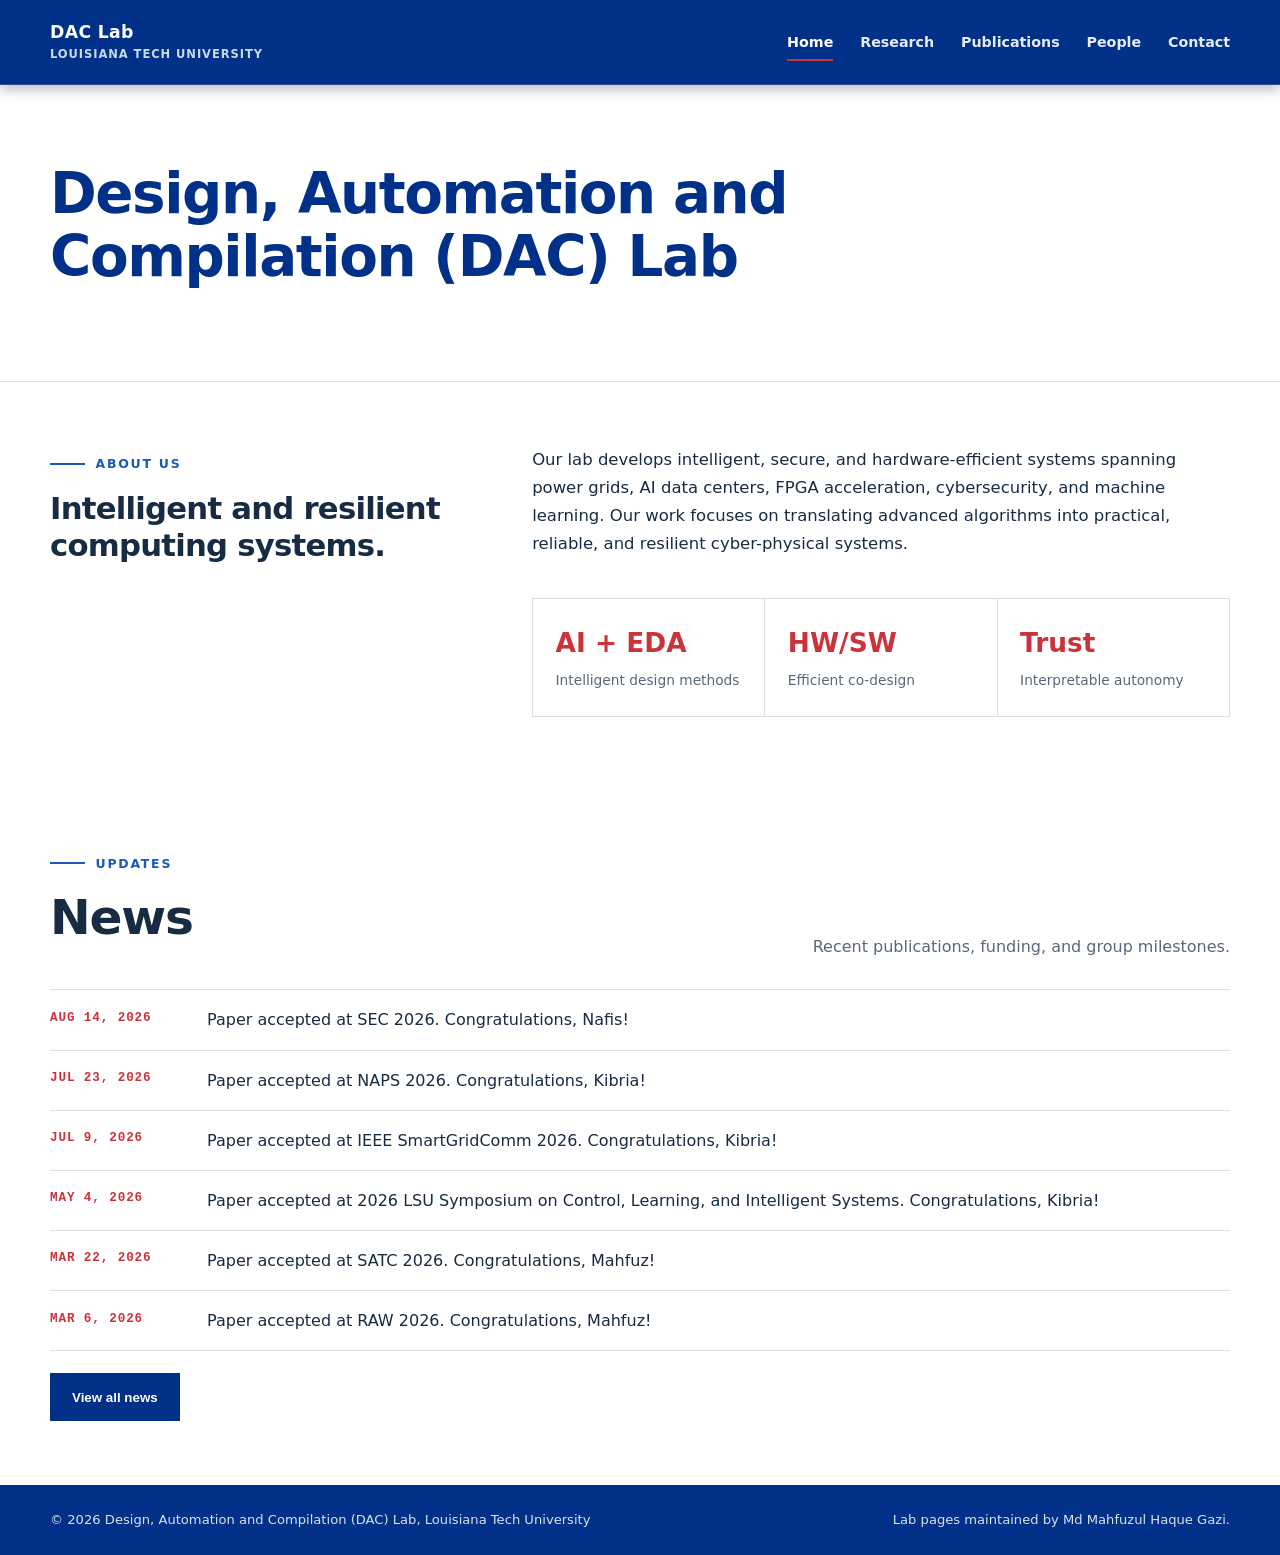
==== index.html @ 94ce59ab "Build initial DAC Lab website" ====
<!doctype html>
<html lang="en">
  <head>
    <meta charset="utf-8" />
    <meta name="viewport" content="width=device-width, initial-scale=1" />
    <meta
      name="description"
      content="Design, Automation and Compilation (DAC) Lab is Dr. Md Rubel Ahmed's research group at Louisiana Tech University, exploring intelligent, efficient, and trustworthy computing systems."
    />
    <meta
      property="og:title"
      content="Design, Automation and Compilation (DAC) Lab | Louisiana Tech University"
    />
    <meta
      property="og:description"
      content="Research in AI-assisted hardware design, efficient computing, and trustworthy autonomous systems."
    />
    <meta property="og:type" content="website" />
    <title>
      Design, Automation and Compilation (DAC) Lab | Louisiana Tech University
    </title>
    <link rel="icon" href="assets/icons/DACLabIcon.svg" type="image/svg+xml" />
    <link rel="stylesheet" href="css/styles.css?v=20260816n" />
    <script src="data/news.js?v=20260816e" defer></script>
    <script src="js/main.js?v=20260816g" defer></script>
  </head>
  <body class="home-page">
    <a class="skip-link" href="#main-content">Skip to main content</a>
    <header class="site-header">
      <div class="container header-inner">
        <a
          class="brand"
          href="index.html"
          aria-label="Design, Automation and Compilation (DAC) Lab home"
          ><span class="brand-name">DAC Lab</span
          ><span class="brand-place">Louisiana Tech University</span></a
        >
        <button
          class="menu-toggle"
          type="button"
          aria-expanded="false"
          aria-controls="site-navigation"
          aria-label="Open navigation"
        >
          <span></span><span></span><span></span>
        </button>
        <nav class="site-nav" id="site-navigation" aria-label="Main navigation">
          <ul>
            <li><a href="index.html" aria-current="page">Home</a></li>
            <li><a href="research.html">Research</a></li>
            <li><a href="publications.html">Publications</a></li>
            <li><a href="people.html">People</a></li>
            <li><a href="contact.html">Contact</a></li>
          </ul>
        </nav>
      </div>
    </header>
    <main id="main-content">
      <section class="home-intro">
        <div class="container hero-inner">
          <div class="hero-copy">
            <h1>Design, Automation and Compilation (DAC) Lab</h1>
          </div>
        </div>
      </section>
      <section class="section section--white home-section">
        <div class="container about-grid">
          <div>
            <span class="eyebrow">About us</span>
            <h2>Intelligent and resilient computing systems.</h2>
          </div>
          <div class="about-copy">
            <p>
              Our lab develops intelligent, secure, and hardware-efficient
              systems spanning power grids, AI data centers, FPGA acceleration,
              cybersecurity, and machine learning. Our work focuses on
              translating advanced algorithms into practical, reliable, and
              resilient cyber-physical systems.
            </p>
            <div class="stats" aria-label="Lab focus summary">
              <div class="stat">
                <strong>AI + EDA</strong><span>Intelligent design methods</span>
              </div>
              <div class="stat">
                <strong>HW/SW</strong><span>Efficient co-design</span>
              </div>
              <div class="stat">
                <strong>Trust</strong><span>Interpretable autonomy</span>
              </div>
            </div>
          </div>
        </div>
      </section>
      <section
        class="section section--white home-section"
        aria-labelledby="news-heading"
      >
        <div class="container">
          <div class="section-heading">
            <div>
              <span class="eyebrow">Updates</span>
              <h2 id="news-heading">News</h2>
            </div>
            <p>Recent publications, funding, and group milestones.</p>
          </div>
          <div class="news-list" data-news-list aria-live="polite"></div>
          <div class="button-row">
            <button class="button button--dark" type="button" data-show-news>
              View all news
            </button>
          </div>
        </div>
      </section>
    </main>
    <footer class="site-footer">
      <div class="container">
        <div class="footer-meta">
          <span
            >© <span data-current-year>2026</span> Design, Automation and
            Compilation (DAC) Lab, Louisiana Tech University</span
          ><span>Lab pages maintained by Md Mahfuzul Haque Gazi.</span>
        </div>
      </div>
    </footer>
  </body>
</html>
---- css/styles.css ----
:root {
  /* Louisiana Tech primary colors */
  --latech-blue: #003087;
  --latech-red: #cb333b;
  --bright-blue: #175bb5;

  /* Supporting palette: calm, high-contrast companions for the primary colors */
  --slate: #4d5f80;
  --vintage-blue: #0a3254;
  --mist-blue: #c6dae7;
  --ice-blue: #eef4f8;
  --warm-gray: #8c8279;
  --ink: #172b43;
  --muted-ink: #596879;
  --line: #d9dfe5;
  --white: #ffffff;

  /* Semantic aliases used throughout the site */
  --color-primary: var(--latech-blue);
  --color-primary-light: #1c4a9a;
  --color-secondary: var(--latech-red);
  --color-accent: var(--latech-red);
  --color-background: #ffffff;
  --color-surface: var(--white);
  --color-header: var(--ice-blue);
  --color-surface-alt: #f3f6f9;
  --color-text: var(--ink);
  --color-muted: var(--muted-ink);
  --color-border: var(--line);
  --color-focus: #f2b134;
  --content-width: 1180px;
  --shadow-soft: none;
}

* {
  box-sizing: border-box;
}
html {
  scroll-behavior: smooth;
}
body {
  margin: 0;
  color: var(--color-text);
  background: var(--color-background);
  font-family:
    Inter,
    ui-sans-serif,
    system-ui,
    -apple-system,
    BlinkMacSystemFont,
    "Segoe UI",
    sans-serif;
  font-size: 1rem;
  line-height: 1.7;
  -webkit-font-smoothing: antialiased;
}
body.menu-open {
  overflow: hidden;
}
body.contact-page {
  min-height: 100vh;
  display: flex;
  flex-direction: column;
}
body.contact-page main {
  flex: 1;
}
img {
  display: block;
  max-width: 100%;
}
a {
  color: var(--color-primary);
  text-underline-offset: 0.2em;
}
a:hover {
  color: var(--color-secondary);
}
button,
a {
  -webkit-tap-highlight-color: transparent;
}
:focus-visible {
  outline: 3px solid var(--color-focus);
  outline-offset: 3px;
}

.skip-link {
  position: fixed;
  top: 0.5rem;
  left: 0.5rem;
  z-index: 1000;
  padding: 0.65rem 1rem;
  color: #fff;
  background: var(--color-primary);
  transform: translateY(-160%);
}
.skip-link:focus {
  transform: none;
}
.container {
  width: min(calc(100% - 2.5rem), var(--content-width));
  margin-inline: auto;
}
.narrow {
  max-width: 780px;
}
.section {
  padding: clamp(4rem, 8vw, 7.5rem) 0;
}
.section--white {
  background: var(--color-surface);
}
.section--dark {
  color: #fff;
  background: var(--color-primary);
}
.section--compact {
  padding-block: 3rem;
}

h1,
h2,
h3 {
  margin: 0 0 1rem;
  font-weight: 700;
  line-height: 1.12;
  letter-spacing: -0.025em;
}
h1 {
  font-size: clamp(2.7rem, 6vw, 5.7rem);
}
h2 {
  font-size: clamp(2rem, 3.8vw, 3.35rem);
}
h3 {
  font-size: clamp(1.25rem, 2vw, 1.55rem);
}
p {
  margin: 0 0 1.25rem;
}
.eyebrow {
  display: inline-flex;
  align-items: center;
  gap: 0.65rem;
  margin-bottom: 1rem;
  color: var(--bright-blue);
  font-size: 0.78rem;
  font-weight: 800;
  letter-spacing: 0.14em;
  text-transform: uppercase;
}
.eyebrow::before {
  width: 2.2rem;
  height: 2px;
  background: currentColor;
  content: "";
}
.section-heading {
  display: flex;
  align-items: end;
  justify-content: space-between;
  gap: 2rem;
  margin-bottom: 2.6rem;
}
.section-heading p {
  max-width: 590px;
  margin: 0;
  color: var(--color-muted);
}
.lede {
  max-width: 760px;
  color: var(--color-muted);
  font-size: clamp(1.08rem, 2vw, 1.28rem);
}
.muted {
  color: var(--color-muted);
}
.visually-hidden {
  position: absolute;
  width: 1px;
  height: 1px;
  padding: 0;
  margin: -1px;
  overflow: hidden;
  clip: rect(0, 0, 0, 0);
  white-space: nowrap;
  border: 0;
}
.text-link {
  display: inline-flex;
  gap: 0.45rem;
  align-items: center;
  font-weight: 700;
  text-decoration: none;
}
.text-link::after {
  content: "\2192";
  transition: transform 160ms ease;
}
.text-link:hover::after {
  transform: translateX(0.25rem);
}

.site-header {
  position: relative;
  z-index: 100;
  color: var(--white);
  background: var(--latech-blue);
  border-bottom: 1px solid rgba(255, 255, 255, 0.16);
  box-shadow: 0 4px 12px rgba(45, 52, 60, 0.34);
}
.header-inner {
  min-height: 84px;
  display: flex;
  align-items: center;
  justify-content: space-between;
  gap: 2rem;
}
.brand {
  display: inline-flex;
  flex-direction: column;
  color: var(--white);
  line-height: 1.15;
  text-decoration: none;
}
.brand-name {
  color: var(--white);
  font-size: 1.08rem;
  font-weight: 800;
  letter-spacing: 0.02em;
}
.brand-place {
  margin-top: 0.3rem;
  color: var(--mist-blue);
  font-size: 0.72rem;
  font-weight: 750;
  letter-spacing: 0.08em;
  text-transform: uppercase;
}
.site-nav ul {
  display: flex;
  gap: clamp(1rem, 2.1vw, 2rem);
  align-items: center;
  margin: 0;
  padding: 0;
  list-style: none;
}
.site-nav a {
  position: relative;
  color: #e6edf5;
  font-size: 0.89rem;
  font-weight: 650;
  text-decoration: none;
}
.site-nav a:hover,
.site-nav a[aria-current="page"] {
  color: var(--white);
}
.site-nav a[aria-current="page"]::after {
  position: absolute;
  right: 0;
  bottom: -0.65rem;
  left: 0;
  height: 2px;
  background: var(--color-secondary);
  content: "";
}
.menu-toggle {
  display: none;
  width: 44px;
  height: 44px;
  padding: 10px;
  color: var(--white);
  background: transparent;
  border: 1px solid rgba(255, 255, 255, 0.55);
  cursor: pointer;
}
.menu-toggle span {
  display: block;
  height: 2px;
  margin: 5px 0;
  background: currentColor;
  transition:
    transform 160ms ease,
    opacity 160ms ease;
}

.hero {
  position: relative;
  overflow: hidden;
  color: #fff;
  background: var(--color-primary);
}
.hero::before {
  position: absolute;
  inset: 0;
  opacity: 0.14;
  background-image:
    linear-gradient(rgba(255, 255, 255, 0.18) 1px, transparent 1px),
    linear-gradient(90deg, rgba(255, 255, 255, 0.18) 1px, transparent 1px);
  background-size: 56px 56px;
  content: "";
  mask-image: linear-gradient(90deg, transparent, #000 48%, #000);
}
.hero-inner {
  position: relative;
  display: grid;
  grid-template-columns: minmax(0, 1.25fr) minmax(300px, 0.75fr);
  gap: clamp(3rem, 7vw, 7rem);
  align-items: center;
  min-height: 650px;
  padding-block: clamp(5rem, 9vw, 8rem);
}
.hero .eyebrow {
  color: var(--bright-blue);
}
.hero h1 {
  max-width: 760px;
}
.hero-copy > p {
  max-width: 740px;
  color: #c9d5df;
  font-size: clamp(1.08rem, 2vw, 1.28rem);
}
.button-row {
  display: flex;
  flex-wrap: wrap;
  gap: 0.85rem;
  margin-top: 2rem;
}
.button {
  display: inline-flex;
  align-items: center;
  justify-content: center;
  min-height: 48px;
  padding: 0.7rem 1.25rem;
  color: #fff;
  background: var(--color-secondary);
  border: 2px solid var(--color-secondary);
  font-weight: 750;
  text-decoration: none;
  transition:
    background 160ms ease,
    border-color 160ms ease,
    transform 160ms ease;
}
.button:hover {
  color: #fff;
  background: #a91d25;
  border-color: #a91d25;
  transform: translateY(-2px);
}
.button--outline {
  color: #fff;
  background: transparent;
  border-color: rgba(255, 255, 255, 0.5);
}
.button--outline:hover {
  background: #fff;
  border-color: #fff;
  color: var(--color-primary);
}
.button--light-outline {
  color: var(--color-primary);
  background: transparent;
  border-color: var(--color-primary);
}
.button--light-outline:hover {
  color: #fff;
  background: var(--color-primary);
  border-color: var(--color-primary);
}
.button--dark {
  background: var(--color-primary);
  border-color: var(--color-primary);
}
.button--dark:hover {
  background: var(--color-primary-light);
  border-color: var(--color-primary-light);
}

.tech-visual {
  position: relative;
  width: min(100%, 420px);
  aspect-ratio: 1;
  margin-inline: auto;
}
.tech-orbit {
  position: absolute;
  inset: 7%;
  border: 1px solid rgba(255, 255, 255, 0.22);
  border-radius: 50%;
}
.tech-orbit:nth-child(2) {
  inset: 20%;
  border-style: dashed;
}
.tech-chip {
  position: absolute;
  inset: 33%;
  display: grid;
  place-items: center;
  color: #fff;
  background: var(--color-secondary);
  border: 6px solid rgba(255, 255, 255, 0.12);
  box-shadow: 0 0 0 12px rgba(215, 25, 32, 0.12);
  font-size: 2rem;
  font-weight: 800;
}
.tech-node {
  position: absolute;
  width: 12px;
  height: 12px;
  background: var(--color-secondary);
  border: 3px solid var(--color-primary);
  border-radius: 50%;
  box-shadow: 0 0 0 1px var(--color-secondary);
}
.tech-node:nth-of-type(4) {
  top: 4%;
  left: 48%;
}
.tech-node:nth-of-type(5) {
  top: 45%;
  right: 3%;
}
.tech-node:nth-of-type(6) {
  right: 20%;
  bottom: 10%;
}
.tech-node:nth-of-type(7) {
  bottom: 12%;
  left: 18%;
}
.tech-node:nth-of-type(8) {
  top: 33%;
  left: 6%;
}

.home-intro {
  background: var(--color-surface);
  border-bottom: 1px solid var(--color-border);
}
.home-intro .hero-inner {
  display: block;
  min-height: auto;
  padding-block: clamp(3.5rem, 6vw, 5.5rem);
}
.home-intro .hero-copy {
  max-width: 820px;
}
.home-intro h1 {
  max-width: 800px;
  color: var(--color-primary);
  font-size: clamp(2.35rem, 4.4vw, 4rem);
}
.home-intro .hero-copy > p {
  max-width: 790px;
  color: var(--color-muted);
}
.home-section {
  padding-block: clamp(3rem, 5vw, 4.75rem);
}
.home-page .section-heading {
  margin-bottom: 1.8rem;
}
.home-page .research-card {
  min-height: 225px;
  padding: 1.65rem 1.8rem;
}
.home-page .card-number {
  margin-bottom: 1.6rem;
}
.home-page .research-card p {
  margin-bottom: 0.85rem;
}
.home-page .news-item {
  padding-block: 1rem;
}
.home-page .button-row {
  margin-top: 1.35rem;
}
.home-cta-section {
  padding-block: clamp(2.25rem, 4vw, 3.5rem);
}
.home-page .cta {
  padding: clamp(1.75rem, 3vw, 2.6rem);
}

.about-grid {
  display: grid;
  grid-template-columns: 0.72fr 1.28fr;
  gap: clamp(2.5rem, 7vw, 7rem);
  align-items: start;
}
.about-grid h2 {
  max-width: 430px;
  font-size: clamp(1.55rem, 2.4vw, 2.25rem);
  line-height: 1.18;
}
.about-copy {
  max-width: 720px;
  font-size: 1.03rem;
}
.stats {
  display: grid;
  grid-template-columns: repeat(3, 1fr);
  gap: 1px;
  margin-top: 2.5rem;
  background: var(--color-border);
  border: 1px solid var(--color-border);
}
.stat {
  padding: 1.4rem;
  background: var(--color-surface);
}
.stat strong {
  display: block;
  color: var(--color-secondary);
  font-size: 1.65rem;
}
.stat span {
  color: var(--color-muted);
  font-size: 0.86rem;
}

.card-grid {
  display: grid;
  grid-template-columns: repeat(2, 1fr);
  gap: 1.25rem;
}
.research-card {
  position: relative;
  min-height: 270px;
  padding: clamp(1.7rem, 3vw, 2.4rem);
  overflow: hidden;
  background: var(--color-surface);
  border: 1px solid var(--color-border);
  border-top: 4px solid var(--color-secondary);
  box-shadow: var(--shadow-soft);
}
.card-number {
  display: block;
  margin-bottom: 2.5rem;
  color: var(--color-muted);
  font:
    700 0.78rem/1 ui-monospace,
    SFMono-Regular,
    Menlo,
    monospace;
  letter-spacing: 0.12em;
}
.research-card p {
  color: var(--color-muted);
}
.research-card a::after {
  position: absolute;
  inset: 0;
  content: "";
}

.news-list {
  border-top: 1px solid var(--color-border);
}
.news-item {
  display: grid;
  grid-template-columns: 125px 1fr;
  gap: 2rem;
  padding: 1.5rem 0;
  border-bottom: 1px solid var(--color-border);
}
.news-date {
  padding-top: 0.15rem;
  color: var(--color-secondary);
  font:
    800 0.79rem/1.5 ui-monospace,
    SFMono-Regular,
    Menlo,
    monospace;
  letter-spacing: 0.07em;
  text-transform: uppercase;
}
.news-item p {
  margin: 0;
}
.news-more[hidden] {
  display: none;
}

.cta {
  position: relative;
  display: grid;
  grid-template-columns: 1fr auto;
  gap: 3rem;
  align-items: center;
  padding: clamp(2rem, 5vw, 4rem);
  color: #fff;
  background: var(--color-primary);
}
.cta h2 {
  font-size: clamp(1.8rem, 3vw, 2.7rem);
}
.cta p {
  max-width: 760px;
  margin: 0;
  color: #e3f0f1;
}
.cta .button {
  position: relative;
  z-index: 1;
  white-space: nowrap;
}

.page-hero {
  background: var(--color-surface);
  border-bottom: 1px solid var(--color-border);
}
.page-hero-inner {
  padding-block: clamp(3.25rem, 6vw, 5.25rem);
}
.page-hero .eyebrow {
  color: var(--bright-blue);
}
.page-hero h1 {
  color: var(--color-primary);
  font-size: clamp(2.45rem, 5vw, 4.25rem);
}
.page-hero p {
  max-width: 760px;
  margin: 0;
  color: var(--color-muted);
  font-size: 1.1rem;
}
.topic-list {
  display: grid;
  gap: 0;
}
.topic {
  display: grid;
  grid-template-columns: 180px 1fr;
  gap: clamp(2rem, 6vw, 6rem);
  padding: clamp(3rem, 7vw, 6rem) 0;
  border-bottom: 1px solid var(--color-border);
}
.topic:last-child {
  border-bottom: 0;
}
.topic-mark {
  display: grid;
  place-items: center;
  width: 140px;
  height: 140px;
  color: var(--color-primary);
  background: var(--color-surface-alt);
  border: 1px solid var(--color-border);
  font:
    800 1.15rem/1 ui-monospace,
    monospace;
  letter-spacing: 0.08em;
}
.topic-copy {
  max-width: 760px;
}
.topic-copy p {
  color: var(--color-muted);
}
.topic-tags {
  display: flex;
  flex-wrap: wrap;
  gap: 0.55rem;
  margin-top: 1.5rem;
}
.tag {
  padding: 0.32rem 0.65rem;
  color: var(--color-primary);
  background: var(--color-surface-alt);
  font-size: 0.78rem;
  font-weight: 700;
}

.filter-bar {
  display: flex;
  flex-wrap: wrap;
  gap: 0.5rem;
  margin-bottom: 2.5rem;
}
.filter-button {
  padding: 0.55rem 0.95rem;
  color: var(--color-primary);
  background: transparent;
  border: 1px solid var(--color-border);
  font: inherit;
  font-size: 0.88rem;
  font-weight: 700;
  cursor: pointer;
}
.filter-button:hover,
.filter-button[aria-pressed="true"] {
  color: #fff;
  background: var(--color-primary);
  border-color: var(--color-primary);
}
.publication-year {
  margin: 3rem 0 1rem;
  color: var(--color-secondary);
  font:
    800 1rem/1 ui-monospace,
    monospace;
}
.publication-list {
  border-top: 1px solid var(--color-border);
}
.publication-section { padding-top: 0; }
.acceptance-list { border-top: 1px solid var(--color-border); }
.acceptance { display: grid; grid-template-columns: 135px 1fr; gap: 2rem; padding: 1.5rem 0; border-bottom: 1px solid var(--color-border); }
.acceptance-date { padding-top: .2rem; color: var(--bright-blue); font: 800 .79rem/1.5 ui-monospace, SFMono-Regular, Menlo, monospace; letter-spacing: .07em; text-transform: uppercase; }
.acceptance h3 { margin-bottom: .45rem; font-size: 1.15rem; letter-spacing: -.01em; }
.acceptance-details { margin: 0; color: var(--color-muted); }
.acceptance-authors { margin: .35rem 0 0; color: var(--color-text); font-size: .92rem; }
.publication {
  padding: 1.55rem 0;
  border-bottom: 1px solid var(--color-border);
}
.publication[hidden] {
  display: none;
}
.publication h3 {
  max-width: 880px;
  margin-bottom: 0.55rem;
  font-size: 1.2rem;
  letter-spacing: -0.01em;
}
.publication-meta {
  margin: 0;
  color: var(--color-muted);
  font-size: 0.92rem;
}
.publication-links {
  display: flex;
  gap: 1rem;
  margin-top: 0.65rem;
}
.publication-links a {
  font-size: 0.85rem;
  font-weight: 750;
}

.profile-card {
  display: grid;
  grid-template-columns: 260px 1fr;
  gap: clamp(2rem, 6vw, 5rem);
  align-items: center;
  padding: clamp(1.5rem, 4vw, 3rem);
  background: var(--color-surface);
  border: 1px solid var(--color-border);
}
.profile-photo {
  display: block;
  width: 260px;
  height: 260px;
  max-width: 100%;
  border: 4px solid var(--bright-blue);
  border-radius: 50%;
  clip-path: circle(50%);
  box-shadow: 0 0 0 3px var(--color-surface), 0 7px 18px rgba(24, 39, 58, 0.18);
  object-fit: cover;
  object-position: center;
}
.portrait-placeholder {
  display: grid;
  place-items: center;
  aspect-ratio: 4/5;
  color: #fff;
  background: var(--color-primary);
  overflow: hidden;
}
.portrait-placeholder span {
  font-size: clamp(2.5rem, 7vw, 5rem);
  font-weight: 800;
  letter-spacing: -0.06em;
}
.profile-role {
  color: var(--bright-blue);
  font-weight: 750;
}
.empty-grid {
  display: grid;
  grid-template-columns: repeat(3, 1fr);
  gap: 1rem;
}
.empty-card {
  min-height: 190px;
  padding: 1.6rem;
  background: var(--color-surface);
  border: 1px dashed #aab7c0;
}
.empty-card p {
  margin-bottom: 0;
  color: var(--color-muted);
}
.student-grid { display: grid; grid-template-columns: repeat(3, 1fr); gap: 1rem; }
.people-director-section { padding-bottom: clamp(1.5rem, 3vw, 2.5rem); }
.people-members-section { padding-top: clamp(1.5rem, 3vw, 2.5rem); }
.student-card { min-height: 170px; padding: 1.6rem; background: var(--color-surface); border: 1px solid var(--color-border); border-top: 3px solid var(--latech-red); }
.student-photo { display: block; width: min(100%, 180px); aspect-ratio: 1; margin: 0 auto 1.15rem; border: 4px solid var(--bright-blue); border-radius: 50%; clip-path: circle(50%); box-shadow: 0 0 0 3px var(--color-surface), 0 7px 18px rgba(24, 39, 58, 0.18); object-fit: cover; object-position: center; }
.student-card h3 { margin-bottom: .55rem; }
.student-role { margin-bottom: 1rem; color: var(--color-muted); font-size: .92rem; }
.student-card a { font-size: .9rem; overflow-wrap: anywhere; }
.member-socials { display: flex; gap: .55rem; margin-top: 1rem; }
.member-social { display: inline-grid; place-items: center; width: 2rem; height: 2rem; color: var(--color-primary); border: 1px solid var(--color-border); border-radius: 50%; font-size: .73rem; font-weight: 800; line-height: 1; text-decoration: none; }
.member-social svg { width: 1rem; height: 1rem; color: inherit; }
.member-social--website svg { fill: none; stroke: currentColor; stroke-linecap: round; stroke-linejoin: round; stroke-width: 1.8; }
.member-social[href]:hover { color: var(--white); background: var(--color-primary); border-color: var(--color-primary); }
.member-social--pending { color: var(--color-primary); background: var(--color-surface-alt); cursor: default; opacity: .72; }
.content-grid {
  display: grid;
  grid-template-columns: repeat(2, 1fr);
  gap: 1.25rem;
}
.content-card {
  padding: clamp(1.5rem, 3vw, 2.3rem);
  background: var(--color-surface);
  border-top: 3px solid var(--color-accent);
}
.content-card p:last-child {
  margin-bottom: 0;
}
.contact-grid {
  display: grid;
  grid-template-columns: 1fr 1fr;
  gap: 1.25rem;
}
.contact-content {
  max-width: 820px;
}
.contact-content > .lede {
  margin-bottom: 2rem;
}
.contact-details {
  padding-top: 1.75rem;
  border-top: 1px solid var(--color-border);
}
.contact-details h2 {
  margin-bottom: 0.5rem;
  font-size: clamp(1.4rem, 2.5vw, 1.8rem);
}
.contact-details p {
  margin-bottom: 0.65rem;
}
.contact-location {
  color: var(--color-muted);
}
.contact-item {
  display: flex;
  align-items: flex-start;
  gap: .7rem;
}
.contact-item svg {
  flex: 0 0 1.15rem;
  width: 1.15rem;
  height: 1.15rem;
  margin-top: .27rem;
  fill: none;
  stroke: var(--slate);
  stroke-linecap: round;
  stroke-linejoin: round;
  stroke-width: 1.8;
}
.contact-panel {
  padding: clamp(1.8rem, 4vw, 3rem);
  background: var(--color-surface);
  border: 1px solid var(--color-border);
}
.contact-list {
  padding: 0;
  list-style: none;
}
.contact-list li {
  margin: 0.75rem 0;
}

.site-footer {
  padding: 1.5rem 0;
  color: #ffffff;
  background: var(--color-primary);
}
.footer-meta {
  display: flex;
  justify-content: space-between;
  gap: 2rem;
  color: #d8e2eb;
  font-size: 0.82rem;
}

@media (max-width: 860px) {
  .menu-toggle {
    display: block;
  }
  .site-nav {
    position: fixed;
    inset: 84px 0 auto;
    visibility: hidden;
    opacity: 0;
    background: var(--latech-blue);
    border-bottom: 1px solid rgba(255, 255, 255, 0.16);
    transform: translateY(-10px);
    transition:
      opacity 160ms ease,
      transform 160ms ease,
      visibility 160ms;
  }
  .site-nav.is-open {
    visibility: visible;
    opacity: 1;
    transform: none;
  }
  .site-nav ul {
    display: block;
    padding: 1rem 1.25rem 1.5rem;
  }
  .site-nav a {
    display: block;
    padding: 0.7rem 0;
    font-size: 1.05rem;
  }
  .site-nav a[aria-current="page"]::after {
    right: auto;
    bottom: 0.45rem;
    width: 28px;
  }
  .hero-inner {
    grid-template-columns: 1fr;
    min-height: auto;
  }
  .tech-visual {
    width: min(76vw, 360px);
  }
  .about-grid,
  .profile-card {
    grid-template-columns: 1fr;
  }
  .profile-card .portrait-placeholder {
    width: min(100%, 300px);
  }
  .profile-card .profile-photo {
    width: min(100%, 260px);
    height: auto;
    aspect-ratio: 1;
  }
  .cta {
    grid-template-columns: 1fr;
    gap: 1.5rem;
  }
  .empty-grid {
    grid-template-columns: 1fr;
  }
  .student-grid { grid-template-columns: 1fr; }
}

@media (max-width: 640px) {
  .container {
    width: min(calc(100% - 2rem), var(--content-width));
  }
  .header-inner {
    min-height: 74px;
  }
  .brand-place {
    font-size: 0.64rem;
  }
  .site-nav {
    inset-block-start: 74px;
  }
  .section-heading {
    display: block;
  }
  .section-heading p {
    margin-top: 1rem;
  }
  .card-grid,
  .content-grid,
  .contact-grid {
    grid-template-columns: 1fr;
  }
  .stats {
    grid-template-columns: 1fr;
  }
  .news-item {
    grid-template-columns: 1fr;
    gap: 0.35rem;
  }
  .acceptance { grid-template-columns: 1fr; gap: .35rem; }
  .topic {
    grid-template-columns: 1fr;
  }
  .topic-mark {
    width: 96px;
    height: 96px;
  }
  .footer-meta {
    grid-template-columns: 1fr;
    display: grid;
    gap: 0.45rem;
  }
}

@media (prefers-reduced-motion: reduce) {
  html {
    scroll-behavior: auto;
  }
  *,
  *::before,
  *::after {
    scroll-behavior: auto !important;
    transition-duration: 0.01ms !important;
    animation-duration: 0.01ms !important;
    animation-iteration-count: 1 !important;
  }
}
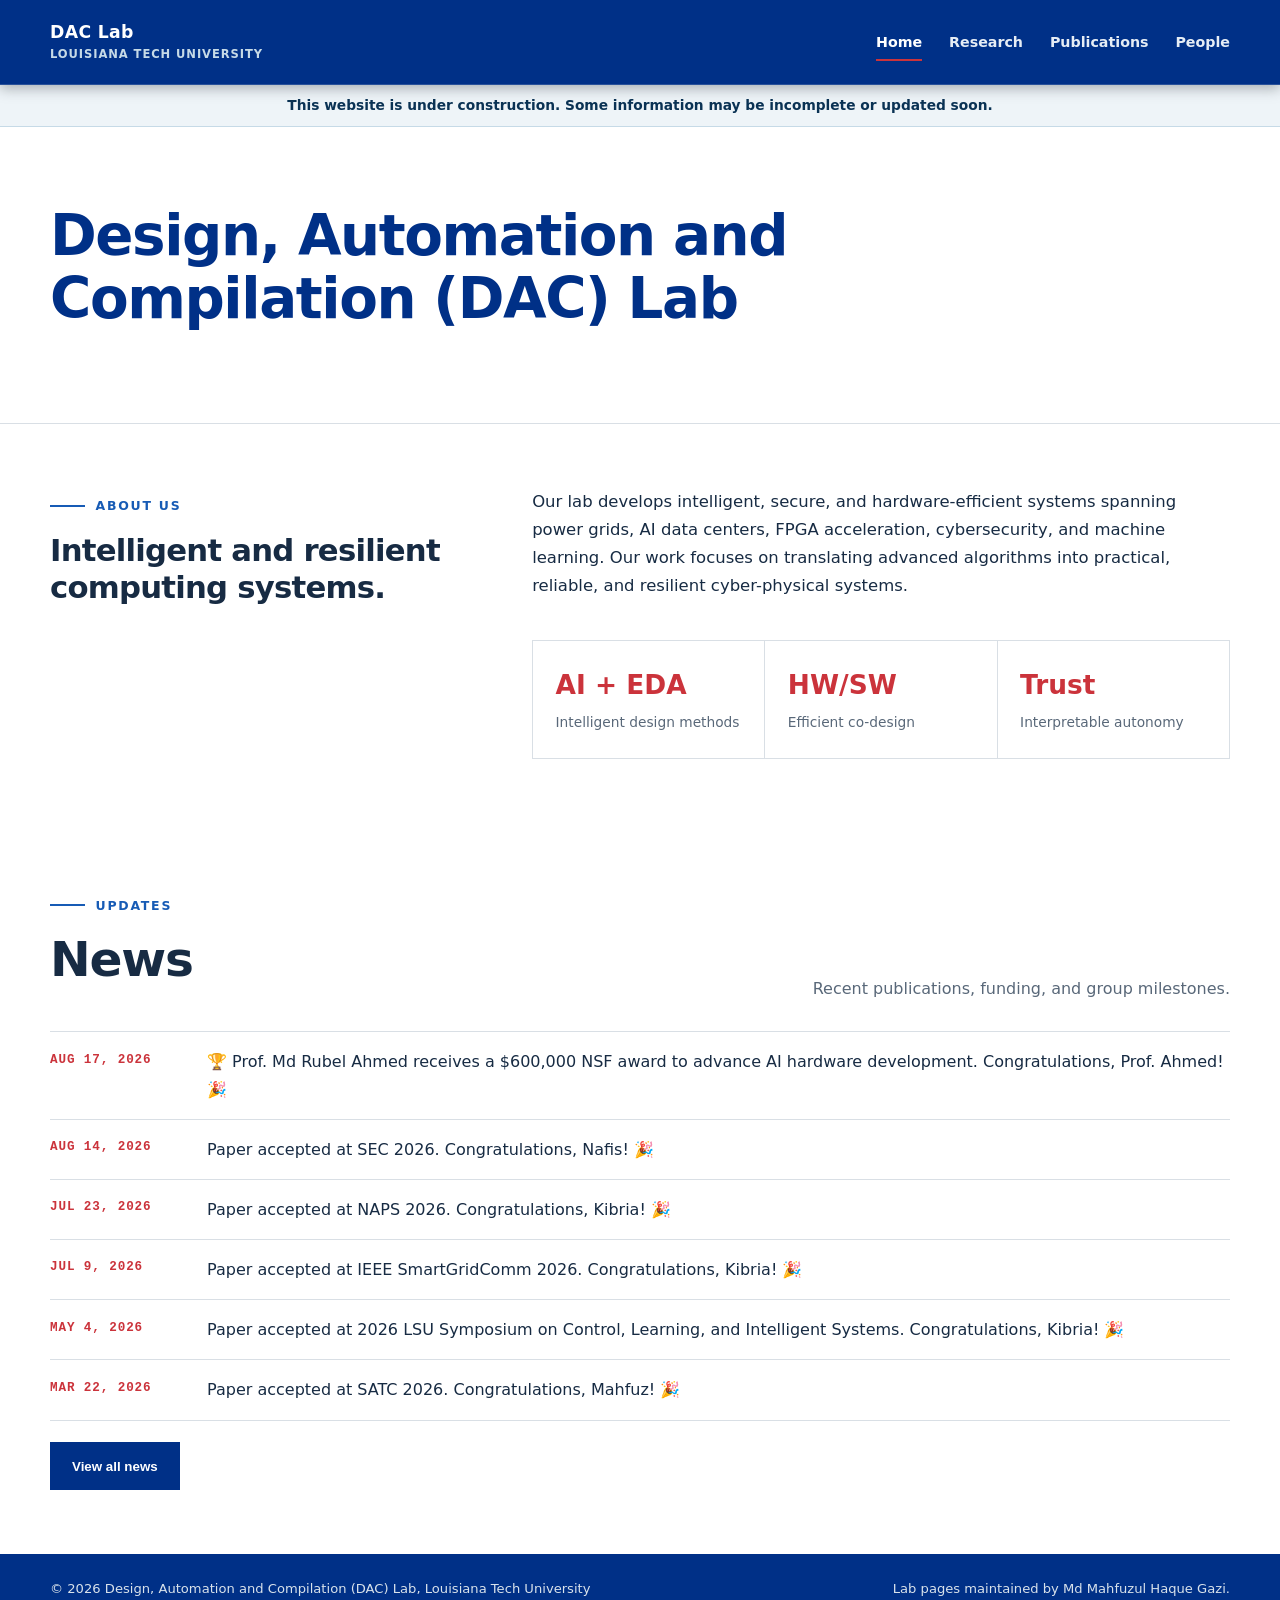
==== commit a5ab39dc: "Updated content style and news" ====
--- a/index.html
+++ b/index.html
@@ -20,9 +20,9 @@
       Design, Automation and Compilation (DAC) Lab | Louisiana Tech University
     </title>
     <link rel="icon" href="assets/icons/DACLabIcon.svg" type="image/svg+xml" />
-    <link rel="stylesheet" href="css/styles.css?v=20260816n" />
-    <script src="data/news.js?v=20260816e" defer></script>
-    <script src="js/main.js?v=20260816g" defer></script>
+    <link rel="stylesheet" href="css/styles.css?v=20260819b" />
+    <script src="data/news.js?v=20260819" defer></script>
+    <script src="js/main.js?v=20260819d" defer></script>
   </head>
   <body class="home-page">
     <a class="skip-link" href="#main-content">Skip to main content</a>
@@ -50,11 +50,13 @@
             <li><a href="research.html">Research</a></li>
             <li><a href="publications.html">Publications</a></li>
             <li><a href="people.html">People</a></li>
-            <li><a href="contact.html">Contact</a></li>
           </ul>
         </nav>
       </div>
     </header>
+    <aside class="site-notice" aria-label="Website status">
+      <div class="container">This website is under construction. Some information may be incomplete or updated soon.</div>
+    </aside>
     <main id="main-content">
       <section class="home-intro">
         <div class="container hero-inner">
--- a/css/styles.css
+++ b/css/styles.css
@@ -102,6 +102,15 @@
   width: min(calc(100% - 2.5rem), var(--content-width));
   margin-inline: auto;
 }
+.site-notice {
+  padding: 0.55rem 0;
+  color: var(--vintage-blue);
+  background: var(--ice-blue);
+  border-bottom: 1px solid var(--mist-blue);
+  font-size: 0.86rem;
+  font-weight: 650;
+  text-align: center;
+}
 .narrow {
   max-width: 780px;
 }
@@ -760,13 +769,16 @@
   width: 260px;
   height: 260px;
   max-width: 100%;
-  border: 4px solid var(--bright-blue);
+  border: 2px solid var(--mist-blue);
   border-radius: 50%;
   clip-path: circle(50%);
   box-shadow: 0 0 0 3px var(--color-surface), 0 7px 18px rgba(24, 39, 58, 0.18);
   object-fit: cover;
   object-position: center;
 }
+.profile-card h3 {
+  font-size: clamp(2rem, 3.8vw, 3.35rem);
+}
 .portrait-placeholder {
   display: grid;
   place-items: center;
@@ -803,7 +815,7 @@
 .people-director-section { padding-bottom: clamp(1.5rem, 3vw, 2.5rem); }
 .people-members-section { padding-top: clamp(1.5rem, 3vw, 2.5rem); }
 .student-card { min-height: 170px; padding: 1.6rem; background: var(--color-surface); border: 1px solid var(--color-border); border-top: 3px solid var(--latech-red); }
-.student-photo { display: block; width: min(100%, 180px); aspect-ratio: 1; margin: 0 auto 1.15rem; border: 4px solid var(--bright-blue); border-radius: 50%; clip-path: circle(50%); box-shadow: 0 0 0 3px var(--color-surface), 0 7px 18px rgba(24, 39, 58, 0.18); object-fit: cover; object-position: center; }
+.student-photo { display: block; width: min(100%, 180px); aspect-ratio: 1; margin: 0 auto 1.15rem; border: 2px solid var(--mist-blue); border-radius: 50%; clip-path: circle(50%); box-shadow: 0 0 0 3px var(--color-surface), 0 7px 18px rgba(24, 39, 58, 0.18); object-fit: cover; object-position: center; }
 .student-card h3 { margin-bottom: .55rem; }
 .student-role { margin-bottom: 1rem; color: var(--color-muted); font-size: .92rem; }
 .student-card a { font-size: .9rem; overflow-wrap: anywhere; }
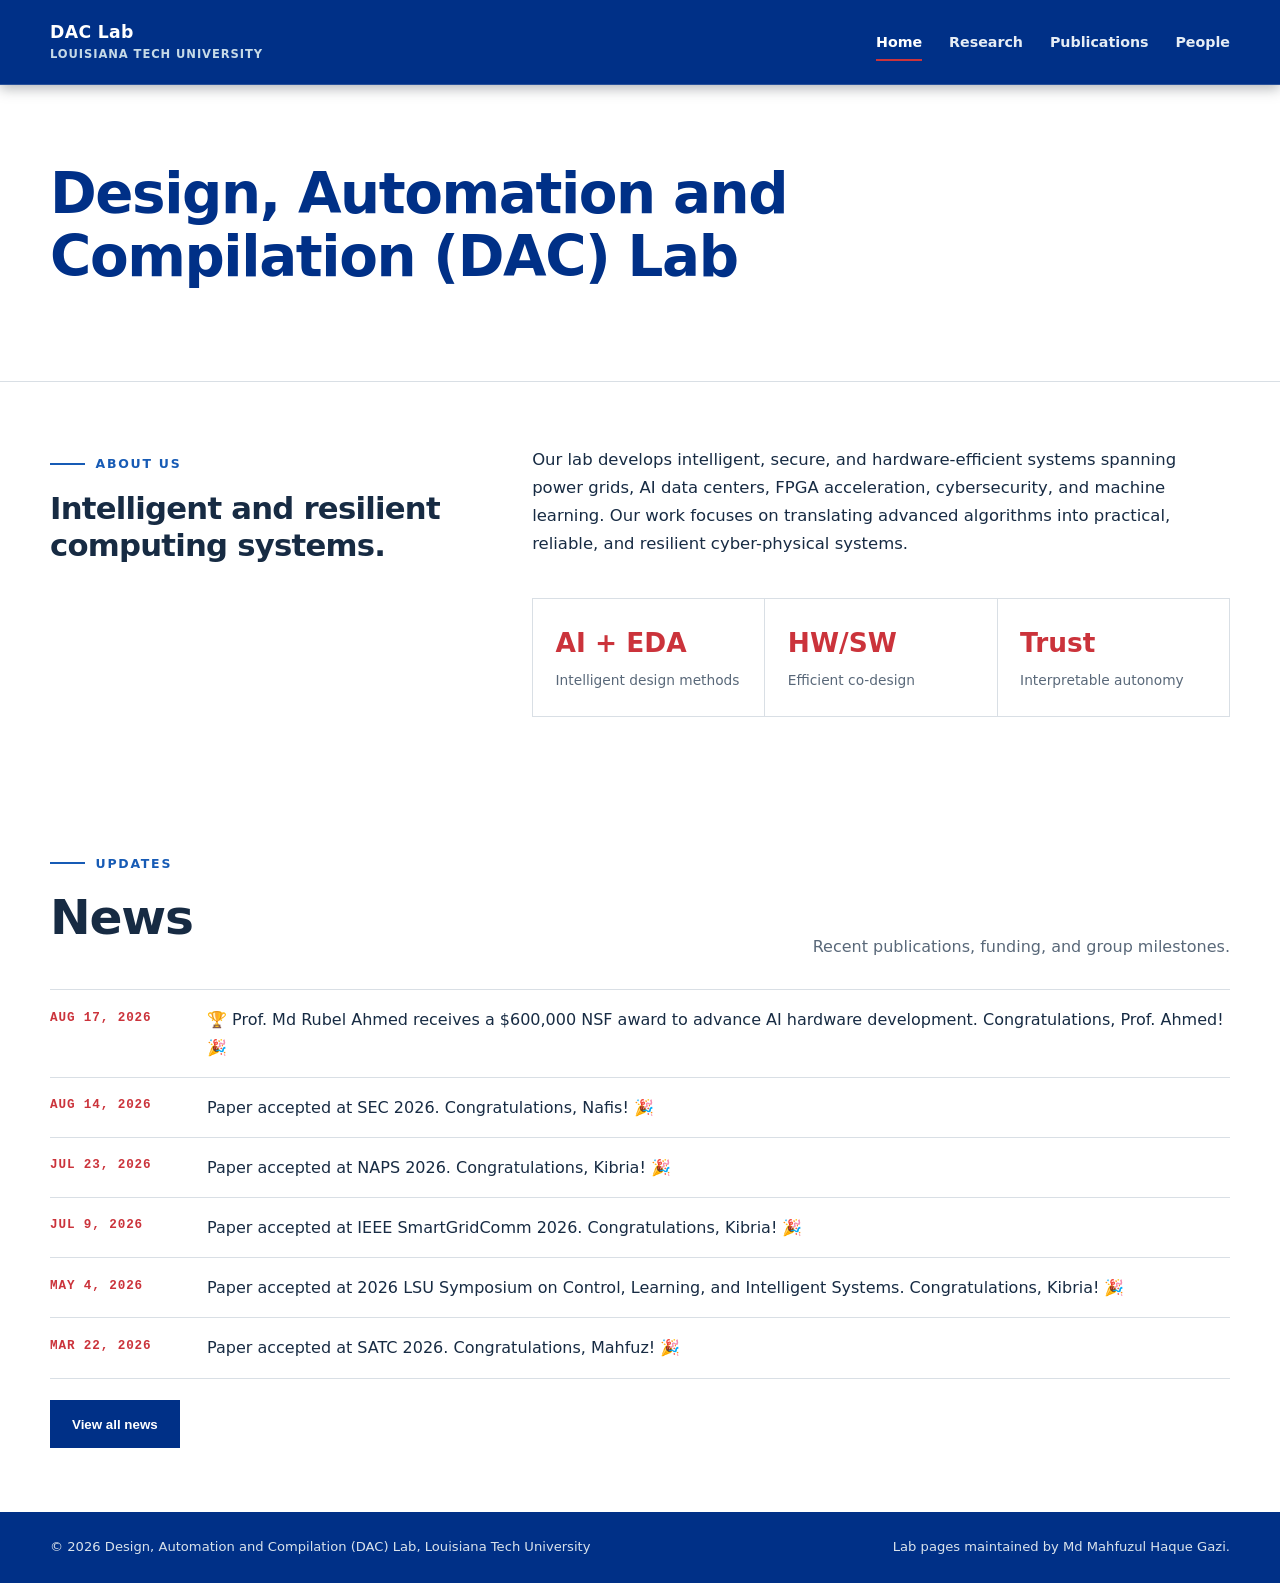
==== commit db4dd9b3: "Update site content, profile icons, and hide construction notices" ====
--- a/index.html
+++ b/index.html
@@ -54,7 +54,7 @@
         </nav>
       </div>
     </header>
-    <aside class="site-notice" aria-label="Website status">
+    <aside class="site-notice" aria-label="Website status" hidden>
       <div class="container">This website is under construction. Some information may be incomplete or updated soon.</div>
     </aside>
     <main id="main-content">
--- a/css/styles.css
+++ b/css/styles.css
@@ -647,29 +647,44 @@
 }
 .topic {
   display: grid;
-  grid-template-columns: 180px 1fr;
-  gap: clamp(2rem, 6vw, 6rem);
+  grid-template-columns: minmax(0, 1.2fr) minmax(0, 1fr);
+  align-items: center;
+  gap: clamp(2rem, 4vw, 4rem);
   padding: clamp(3rem, 7vw, 6rem) 0;
   border-bottom: 1px solid var(--color-border);
 }
 .topic:last-child {
   border-bottom: 0;
 }
-.topic-mark {
-  display: grid;
-  place-items: center;
-  width: 140px;
-  height: 140px;
-  color: var(--color-primary);
-  background: var(--color-surface-alt);
-  border: 1px solid var(--color-border);
-  font:
-    800 1.15rem/1 ui-monospace,
-    monospace;
-  letter-spacing: 0.08em;
+.topic-image {
+  display: block;
+  width: 100%;
+  height: auto;
+  border-radius: 12px;
+}
+.topic-image--oasis {
+  max-width: 100%;
+  object-fit: contain;
+  justify-self: center;
+}
+.topic-figures {
+  display: grid;
+  grid-template-columns: minmax(0, 1fr);
+  width: 100%;
+  max-width: 360px;
+  justify-self: center;
+  gap: 1rem;
 }
 .topic-copy {
   max-width: 760px;
+}
+.topic-copy h2 {
+  font-size: clamp(1.35rem, 2vw, 1.75rem);
+  line-height: 1.3;
+}
+#eda-soc .topic-copy h2 {
+  font-size: 1.125rem;
+  line-height: 1.45;
 }
 .topic-copy p {
   color: var(--color-muted);
@@ -814,16 +829,24 @@
 .student-grid { display: grid; grid-template-columns: repeat(3, 1fr); gap: 1rem; }
 .people-director-section { padding-bottom: clamp(1.5rem, 3vw, 2.5rem); }
 .people-members-section { padding-top: clamp(1.5rem, 3vw, 2.5rem); }
+.people-subsection-heading { margin-top: clamp(2.5rem, 5vw, 4rem); }
 .student-card { min-height: 170px; padding: 1.6rem; background: var(--color-surface); border: 1px solid var(--color-border); border-top: 3px solid var(--latech-red); }
 .student-photo { display: block; width: min(100%, 180px); aspect-ratio: 1; margin: 0 auto 1.15rem; border: 2px solid var(--mist-blue); border-radius: 50%; clip-path: circle(50%); box-shadow: 0 0 0 3px var(--color-surface), 0 7px 18px rgba(24, 39, 58, 0.18); object-fit: cover; object-position: center; }
 .student-card h3 { margin-bottom: .55rem; }
 .student-role { margin-bottom: 1rem; color: var(--color-muted); font-size: .92rem; }
 .student-card a { font-size: .9rem; overflow-wrap: anywhere; }
-.member-socials { display: flex; gap: .55rem; margin-top: 1rem; }
-.member-social { display: inline-grid; place-items: center; width: 2rem; height: 2rem; color: var(--color-primary); border: 1px solid var(--color-border); border-radius: 50%; font-size: .73rem; font-weight: 800; line-height: 1; text-decoration: none; }
-.member-social svg { width: 1rem; height: 1rem; color: inherit; }
+.member-socials { display: flex; align-items: center; gap: .2rem; margin-top: 1rem; }
+.member-social { position: relative; display: inline-grid; place-items: center; flex: 0 0 28px; width: 28px; height: 28px; overflow: hidden; color: #4285f4; border: 0; border-radius: 0; font-size: .73rem; font-weight: 800; line-height: 1; text-decoration: none; }
+.member-social svg, .member-social img { display: block; width: 24px; height: 24px; max-width: none; color: inherit; border: 0; border-radius: 0; box-shadow: none; }
+/* Compensate for each PNG's transparent margins so visible artwork is 24 x 24px. */
+.member-social img[src$="email.png"] { position: absolute; width: 30.69px; height: 27.77px; left: -1.35px; top: .06px; }
+.member-social img[src$="website.png"] { position: absolute; width: 34.75px; height: 34.95px; left: -3.38px; top: -3.52px; }
+.member-social img[src$="linkedin.png"] { position: absolute; width: 44.99px; height: 46.30px; left: -8.48px; top: -9.22px; }
+.member-social img[src$="github.png"] { position: absolute; width: 36px; height: 36px; left: -4px; top: -4px; }
+.member-social, .member-social[href]:hover { background: transparent; border: 0; border-radius: 0; box-shadow: none; }
 .member-social--website svg { fill: none; stroke: currentColor; stroke-linecap: round; stroke-linejoin: round; stroke-width: 1.8; }
-.member-social[href]:hover { color: var(--white); background: var(--color-primary); border-color: var(--color-primary); }
+.member-social[href]:hover { opacity: .8; }
+.member-social:focus-visible { outline: 2px solid #4285f4; outline-offset: 3px; }
 .member-social--pending { color: var(--color-primary); background: var(--color-surface-alt); cursor: default; opacity: .72; }
 .content-grid {
   display: grid;
@@ -1005,10 +1028,6 @@
   .topic {
     grid-template-columns: 1fr;
   }
-  .topic-mark {
-    width: 96px;
-    height: 96px;
-  }
   .footer-meta {
     grid-template-columns: 1fr;
     display: grid;
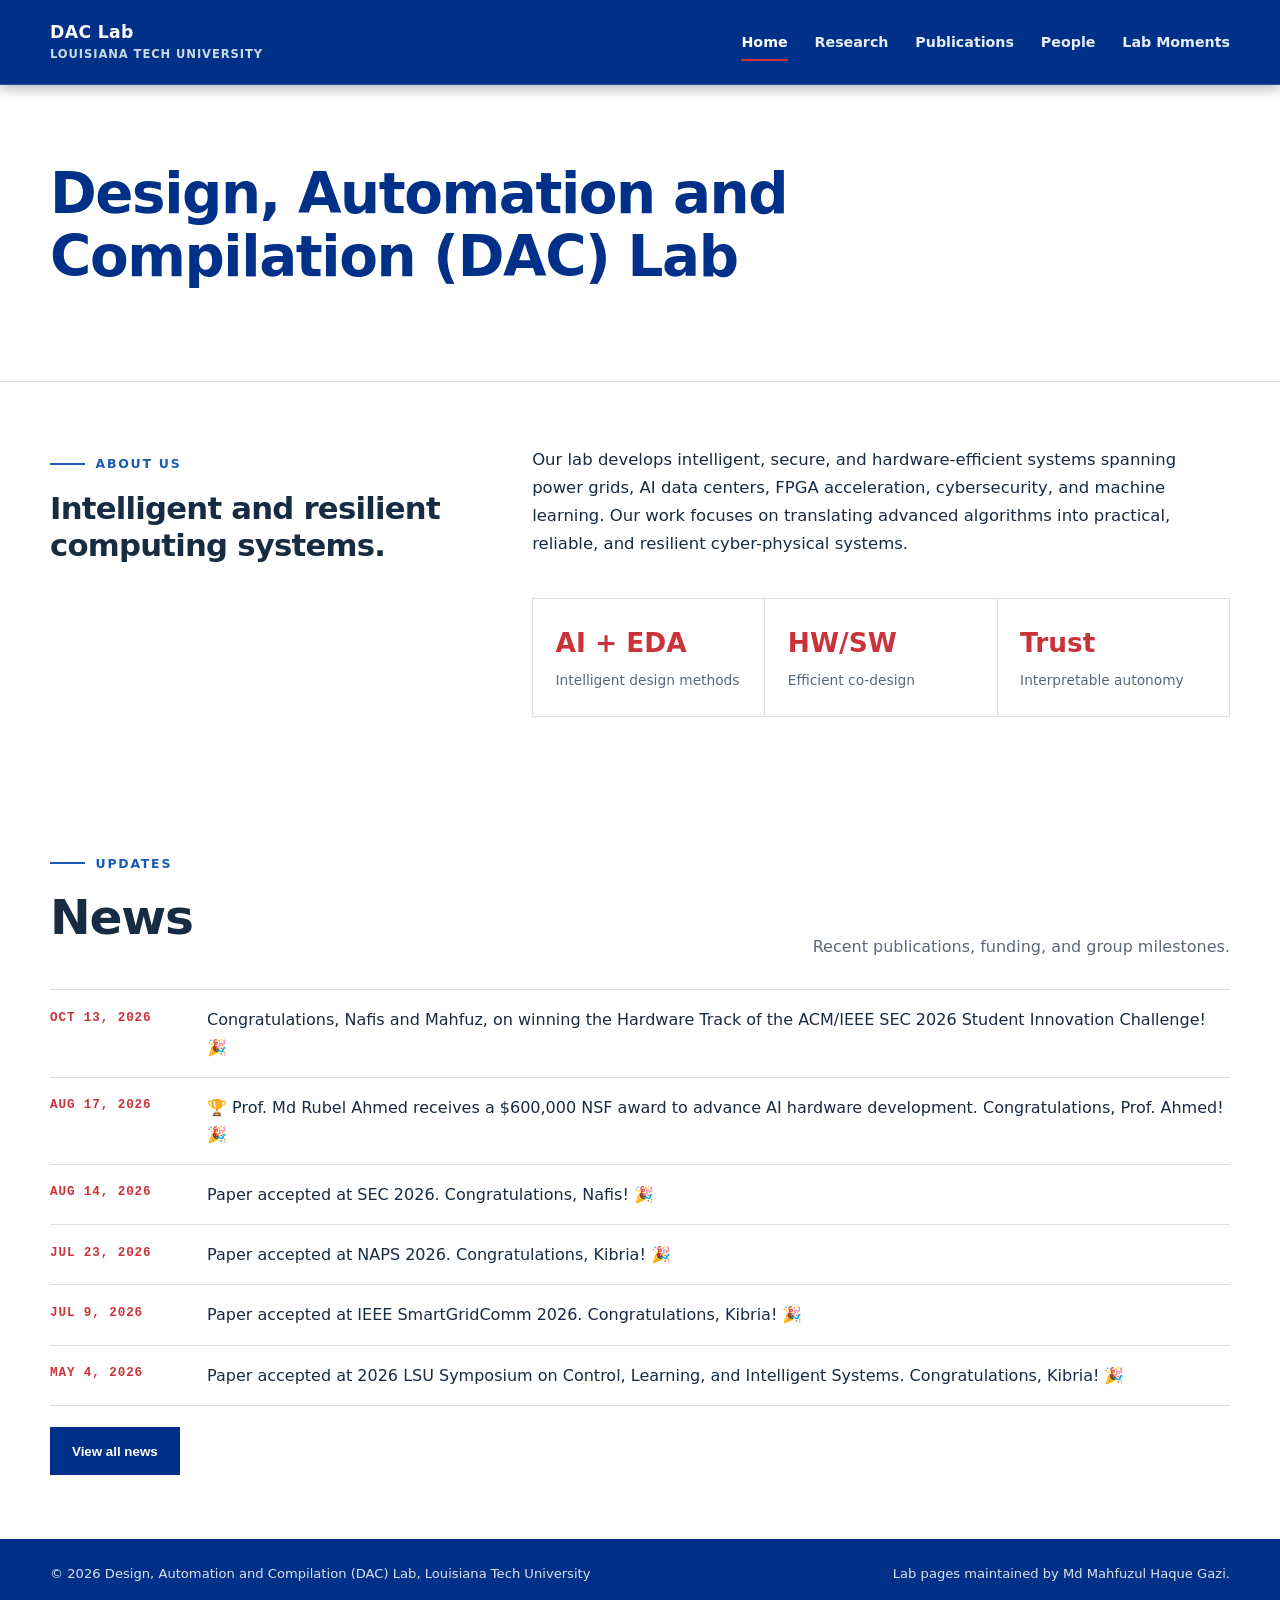
==== commit ab84aae7: "Add Lab Moments and SEC 2026 celebration news" ====
--- a/index.html
+++ b/index.html
@@ -20,9 +20,9 @@
       Design, Automation and Compilation (DAC) Lab | Louisiana Tech University
     </title>
     <link rel="icon" href="assets/icons/DACLabIcon.svg" type="image/svg+xml" />
-    <link rel="stylesheet" href="css/styles.css?v=20260819b" />
-    <script src="data/news.js?v=20260819" defer></script>
-    <script src="js/main.js?v=20260819d" defer></script>
+    <link rel="stylesheet" href="css/styles.css?v=20261023a" />
+    <script src="data/news.js?v=20261023c" defer></script>
+    <script src="js/main.js?v=20261023e" defer></script>
   </head>
   <body class="home-page">
     <a class="skip-link" href="#main-content">Skip to main content</a>
@@ -50,6 +50,7 @@
             <li><a href="research.html">Research</a></li>
             <li><a href="publications.html">Publications</a></li>
             <li><a href="people.html">People</a></li>
+            <li><a href="lab-moments.html">Lab Moments</a></li>
           </ul>
         </nav>
       </div>
--- a/css/styles.css
+++ b/css/styles.css
@@ -1048,3 +1048,9 @@
     animation-iteration-count: 1 !important;
   }
 }
+
+/* Lab Moments: preserve the full award photograph on every screen. */
+.lab-moment { max-width: 960px; }
+.lab-moment-photo { margin: 1.75rem 0 1rem; }
+.lab-moment-photo img { display: block; width: 100%; height: auto; border: 1px solid var(--color-border); }
+.lab-moment-photo figcaption { margin-top: .65rem; color: var(--color-muted); font-size: .92rem; }
